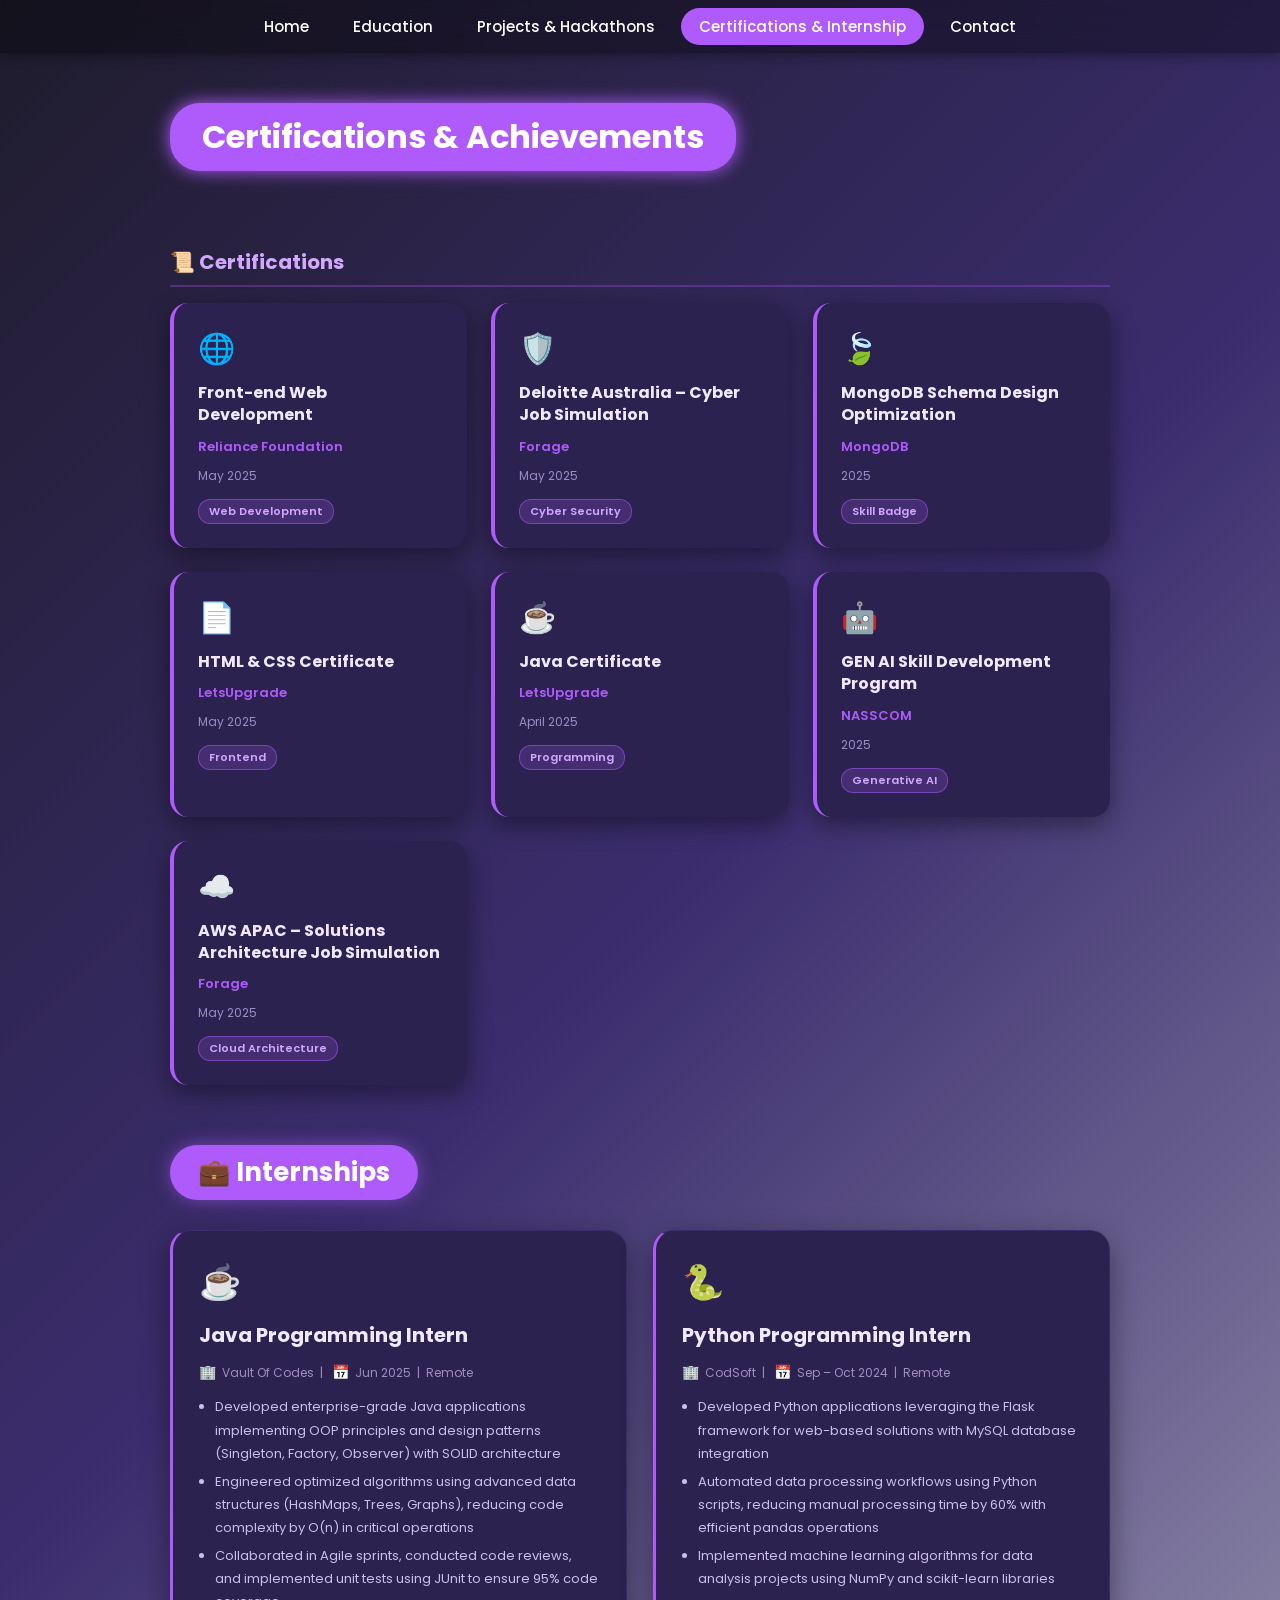
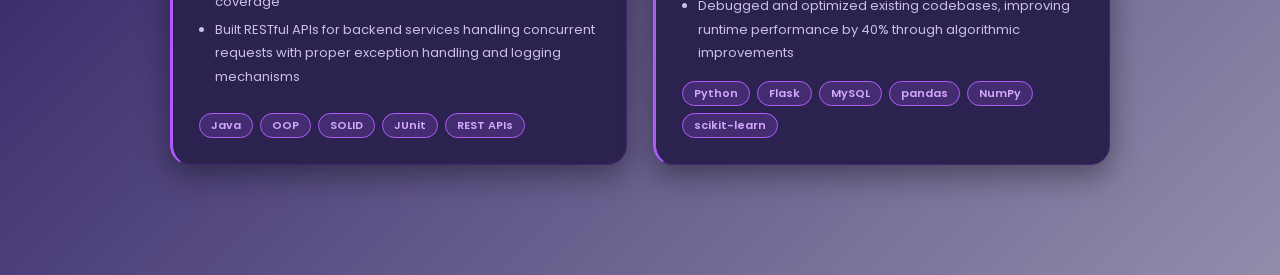
==== certifications.html @ 51ae0e76 "portfolio upload" ====
<!DOCTYPE html>
<html lang="en">
<head>
  <meta charset="UTF-8" />
  <meta name="viewport" content="width=device-width, initial-scale=1.0"/>
  <title>Certifications & Internship | Akshat Gupta</title>
  <link rel="stylesheet" href="css/nav.css" />
  <link rel="preconnect" href="https://fonts.googleapis.com" />
  <link href="https://fonts.googleapis.com/css2?family=Poppins:wght@400;600;700&display=swap" rel="stylesheet" />
  <style>
    * { box-sizing: border-box; margin: 0; padding: 0; }
    body {
      font-family: 'Poppins', sans-serif;
      background: linear-gradient(135deg, #1f1c2c 0%, #3b2d6e 50%, #928dab 100%);
      color: #fff;
      min-height: 100vh;
    }

    .container {
      max-width: 1000px;
      margin: 50px auto;
      padding: 0 30px 60px;
      animation: fadeInUp 0.8s ease-out forwards;
    }

    .page-title {
      font-size: 32px;
      font-weight: 700;
      background: #af5bfb;
      display: inline-block;
      padding: 10px 32px;
      border-radius: 30px;
      margin-bottom: 40px;
      box-shadow: 0 0 18px #af5bfb;
    }

    .cert-grid {
      display: grid;
      grid-template-columns: repeat(auto-fit, minmax(280px, 1fr));
      gap: 24px;
    }

    .cert-card {
      background: #2b2250;
      border-radius: 18px;
      padding: 24px;
      box-shadow: 0 8px 25px rgba(0,0,0,0.4);
      border-left: 4px solid #af5bfb;
      transition: transform 0.3s, box-shadow 0.3s;
      display: flex;
      flex-direction: column;
      gap: 10px;
    }
    .cert-card:hover {
      transform: translateY(-5px);
      box-shadow: 0 15px 35px rgba(175,91,251,0.2);
    }

    .cert-icon { font-size: 30px; }

    .cert-card h3 {
      font-size: 16px;
      font-weight: 700;
      color: #f1eaff;
      line-height: 1.4;
    }

    .cert-issuer {
      font-size: 13px;
      color: #af5bfb;
      font-weight: 600;
    }

    .cert-date {
      font-size: 12px;
      color: #9b8ec4;
    }

    .cert-badge {
      display: inline-block;
      background: rgba(175,91,251,0.2);
      border: 1px solid rgba(175,91,251,0.5);
      color: #d2a8ff;
      font-size: 11px;
      padding: 3px 10px;
      border-radius: 12px;
      font-weight: 600;
      margin-top: 4px;
      width: fit-content;
    }

    /* Section titles */
    .section-header {
      display: flex;
      align-items: center;
      gap: 16px;
      margin-bottom: 30px;
      margin-top: 60px;
    }
    .section-header:first-child { margin-top: 0; }
    .section-badge {
      font-size: 26px;
      font-weight: 700;
      background: #af5bfb;
      display: inline-block;
      padding: 8px 28px;
      border-radius: 30px;
      box-shadow: 0 0 18px #af5bfb88;
    }
    .section-line {
      flex: 1;
      height: 2px;
      background: linear-gradient(90deg, rgba(175,91,251,0.5), transparent);
      border-radius: 2px;
    }
    .section-label {
      font-size: 20px;
      font-weight: 700;
      color: #d2a8ff;
      margin: 36px 0 16px;
      padding-bottom: 8px;
      border-bottom: 2px solid rgba(175,91,251,0.3);
    }
    /* Grid */
    .cards-grid {
      display: grid;
      grid-template-columns: repeat(auto-fit, minmax(290px, 1fr));
      gap: 26px;
    }

    /* Cards */
    .card {
      background: #2b2250;
      border-radius: 20px;
      padding: 26px;
      box-shadow: 0 10px 30px rgba(0,0,0,0.4);
      border: 1px solid rgba(175,91,251,0.15);
      transition: transform 0.3s, box-shadow 0.3s;
      display: flex;
      flex-direction: column;
      gap: 12px;
    }
    .card:hover {
      transform: translateY(-6px);
      box-shadow: 0 18px 40px rgba(175,91,251,0.25);
    }

    .card-icon { font-size: 34px; }

    .card h2 {
      font-size: 20px;
      font-weight: 700;
      color: #f1eaff;
    }

    .card-meta {
      font-size: 12px;
      color: #a08dc0;
      display: flex;
      align-items: center;
      gap: 6px;
    }
    .card-meta span { font-size: 14px; }

    .card p {
      font-size: 13.5px;
      line-height: 1.75;
      color: #c9bfea;
      flex: 1;
    }
    .card ul {
      padding-left: 16px;
      font-size: 13px;
      line-height: 1.8;
      color: #c9bfea;
      flex: 1;
    }
    .card ul li { margin-bottom: 4px; }

    .tech-tags {
      display: flex;
      flex-wrap: wrap;
      gap: 7px;
    }
    .tag {
      background: rgba(175,91,251,0.18);
      border: 1px solid #af5bfb;
      color: #d2a8ff;
      font-size: 11px;
      padding: 3px 11px;
      border-radius: 20px;
      font-weight: 600;
    }

    .card-links {
      display: flex;
      flex-wrap: wrap;
      gap: 10px;
      margin-top: 4px;
    }
    .card-link {
      display: inline-flex;
      align-items: center;
      gap: 5px;
      color: #af5bfb;
      text-decoration: none;
      font-size: 13px;
      font-weight: 600;
      padding: 5px 14px;
      border-radius: 20px;
      border: 1px solid rgba(175,91,251,0.35);
      transition: background 0.3s, color 0.3s;
    }
    .card-link:hover {
      background: #af5bfb;
      color: #fff;
    }

    /* Internship card accent */
    .internship-card {
      border-left: 3px solid #af5bfb;
    }


    @keyframes fadeInUp {
      from { opacity: 0; transform: translateY(30px); }
      to   { opacity: 1; transform: translateY(0); }
    }

    @media (max-width: 600px) {
      .container { padding: 0 16px 60px; }
      .page-title { font-size: 24px; padding: 10px 22px; }
      .section-badge { font-size: 20px; padding: 8px 18px; }
    }
  </style>
</head>
<body>
  <nav class="top-nav">
    <ul>
      <li><a href="index.html">Home</a></li>
      <li><a href="education.html">Education</a></li>
      <li><a href="projects.html">Projects & Hackathons</a></li>
      <li><a href="certifications.html" class="active">Certifications & Internship</a></li>
      <li><a href="contact.html">Contact</a></li>
    </ul>
  </nav>

  <div class="container">
    <div class="page-title">Certifications & Achievements</div>

    <div class="section-label">📜 Certifications</div>
    <div class="cert-grid">
      
      <div class="cert-card">
        <div class="cert-icon">🌐</div>
        <h3>Front-end Web Development</h3>
        <div class="cert-issuer">Reliance Foundation</div>
        <div class="cert-date">May 2025</div>
        <div class="cert-badge">Web Development</div>
      </div>
      
      <div class="cert-card">
        <div class="cert-icon">🛡️</div>
        <h3>Deloitte Australia – Cyber Job Simulation</h3>
        <div class="cert-issuer">Forage</div>
        <div class="cert-date">May 2025</div>
        <div class="cert-badge">Cyber Security</div>
      </div>
      
      <div class="cert-card">
        <div class="cert-icon">🍃</div>
        <h3>MongoDB Schema Design Optimization</h3>
        <div class="cert-issuer">MongoDB</div>
        <div class="cert-date">2025</div>
        <div class="cert-badge">Skill Badge</div>
      </div>
      
      
      <div class="cert-card">
        <div class="cert-icon">📄</div>
        <h3>HTML & CSS Certificate</h3>
        <div class="cert-issuer">LetsUpgrade</div>
        <div class="cert-date">May 2025</div>
        <div class="cert-badge">Frontend</div>
      </div>
      
      <div class="cert-card">
        <div class="cert-icon">☕</div>
        <h3>Java Certificate</h3>
        <div class="cert-issuer">LetsUpgrade</div>
        <div class="cert-date">April 2025</div>
        <div class="cert-badge">Programming</div>
      </div>
      
      
      <div class="cert-card">
        <div class="cert-icon">🤖</div>
        <h3>GEN AI Skill Development Program</h3>
        <div class="cert-issuer">NASSCOM</div>
        <div class="cert-date">2025</div>
        <div class="cert-badge">Generative AI</div>
      </div>
      
      <div class="cert-card">
        <div class="cert-icon">☁️</div>
        <h3>AWS APAC – Solutions Architecture Job Simulation</h3>
        <div class="cert-issuer">Forage</div>
        <div class="cert-date">May 2025</div>
        <div class="cert-badge">Cloud Architecture</div>
      </div>
    </div>

    <!-- ===== INTERNSHIPS ===== -->
    <div class="section-header">
      <div class="section-badge">💼 Internships</div>
      <!-- <div class="section-line"></div> -->
    </div>

    <div class="cards-grid">

      <div class="card internship-card">
        <div class="card-icon">☕</div>
        <h2>Java Programming Intern</h2>
        <div class="card-meta"><span>🏢</span> Vault Of Codes &nbsp;|&nbsp; <span>📅</span> Jun 2025 &nbsp;|&nbsp; Remote</div>
        <ul>
          <li>Developed enterprise-grade Java applications implementing OOP principles and design patterns (Singleton, Factory, Observer) with SOLID architecture</li>
          <li>Engineered optimized algorithms using advanced data structures (HashMaps, Trees, Graphs), reducing code complexity by O(n) in critical operations</li>
          <li>Collaborated in Agile sprints, conducted code reviews, and implemented unit tests using JUnit to ensure 95% code coverage</li>
          <li>Built RESTful APIs for backend services handling concurrent requests with proper exception handling and logging mechanisms</li>
        </ul>
        <div class="tech-tags">
          <span class="tag">Java</span>
          <span class="tag">OOP</span>
          <span class="tag">SOLID</span>
          <span class="tag">JUnit</span>
          <span class="tag">REST APIs</span>
        </div>
      </div>

      <div class="card internship-card">
        <div class="card-icon">🐍</div>
        <h2>Python Programming Intern</h2>
        <div class="card-meta"><span>🏢</span> CodSoft &nbsp;|&nbsp; <span>📅</span> Sep – Oct 2024 &nbsp;|&nbsp; Remote</div>
        <ul>
          <li>Developed Python applications leveraging the Flask framework for web-based solutions with MySQL database integration</li>
          <li>Automated data processing workflows using Python scripts, reducing manual processing time by 60% with efficient pandas operations</li>
          <li>Implemented machine learning algorithms for data analysis projects using NumPy and scikit-learn libraries</li>
          <li>Debugged and optimized existing codebases, improving runtime performance by 40% through algorithmic improvements</li>
        </ul>
        <div class="tech-tags">
          <span class="tag">Python</span>
          <span class="tag">Flask</span>
          <span class="tag">MySQL</span>
          <span class="tag">pandas</span>
          <span class="tag">NumPy</span>
          <span class="tag">scikit-learn</span>
        </div>
      </div>

    </div>
  </div>
</body>
</html>
---- css/nav.css ----
/* === Navigation === */
.top-nav {
  background: rgba(0, 0, 0, 0.35);
  backdrop-filter: blur(12px);
  padding: 14px 0;
  position: sticky;
  top: 0;
  z-index: 1000;
  box-shadow: 0 2px 12px rgba(0, 0, 0, 0.4);
}
.top-nav ul {
  list-style: none;
  display: flex;
  justify-content: center;
  gap: 8px;
  flex-wrap: wrap;
  margin: 0;
  padding: 0;
}
.top-nav a {
  color: #fff;
  text-decoration: none;
  font-weight: 500;
  font-size: 15px;
  padding: 8px 18px;
  border-radius: 20px;
  transition: background 0.3s, color 0.3s;
}
.top-nav a:hover, .top-nav a.active {
  background: #af5bfb;
  color: #fff;
}
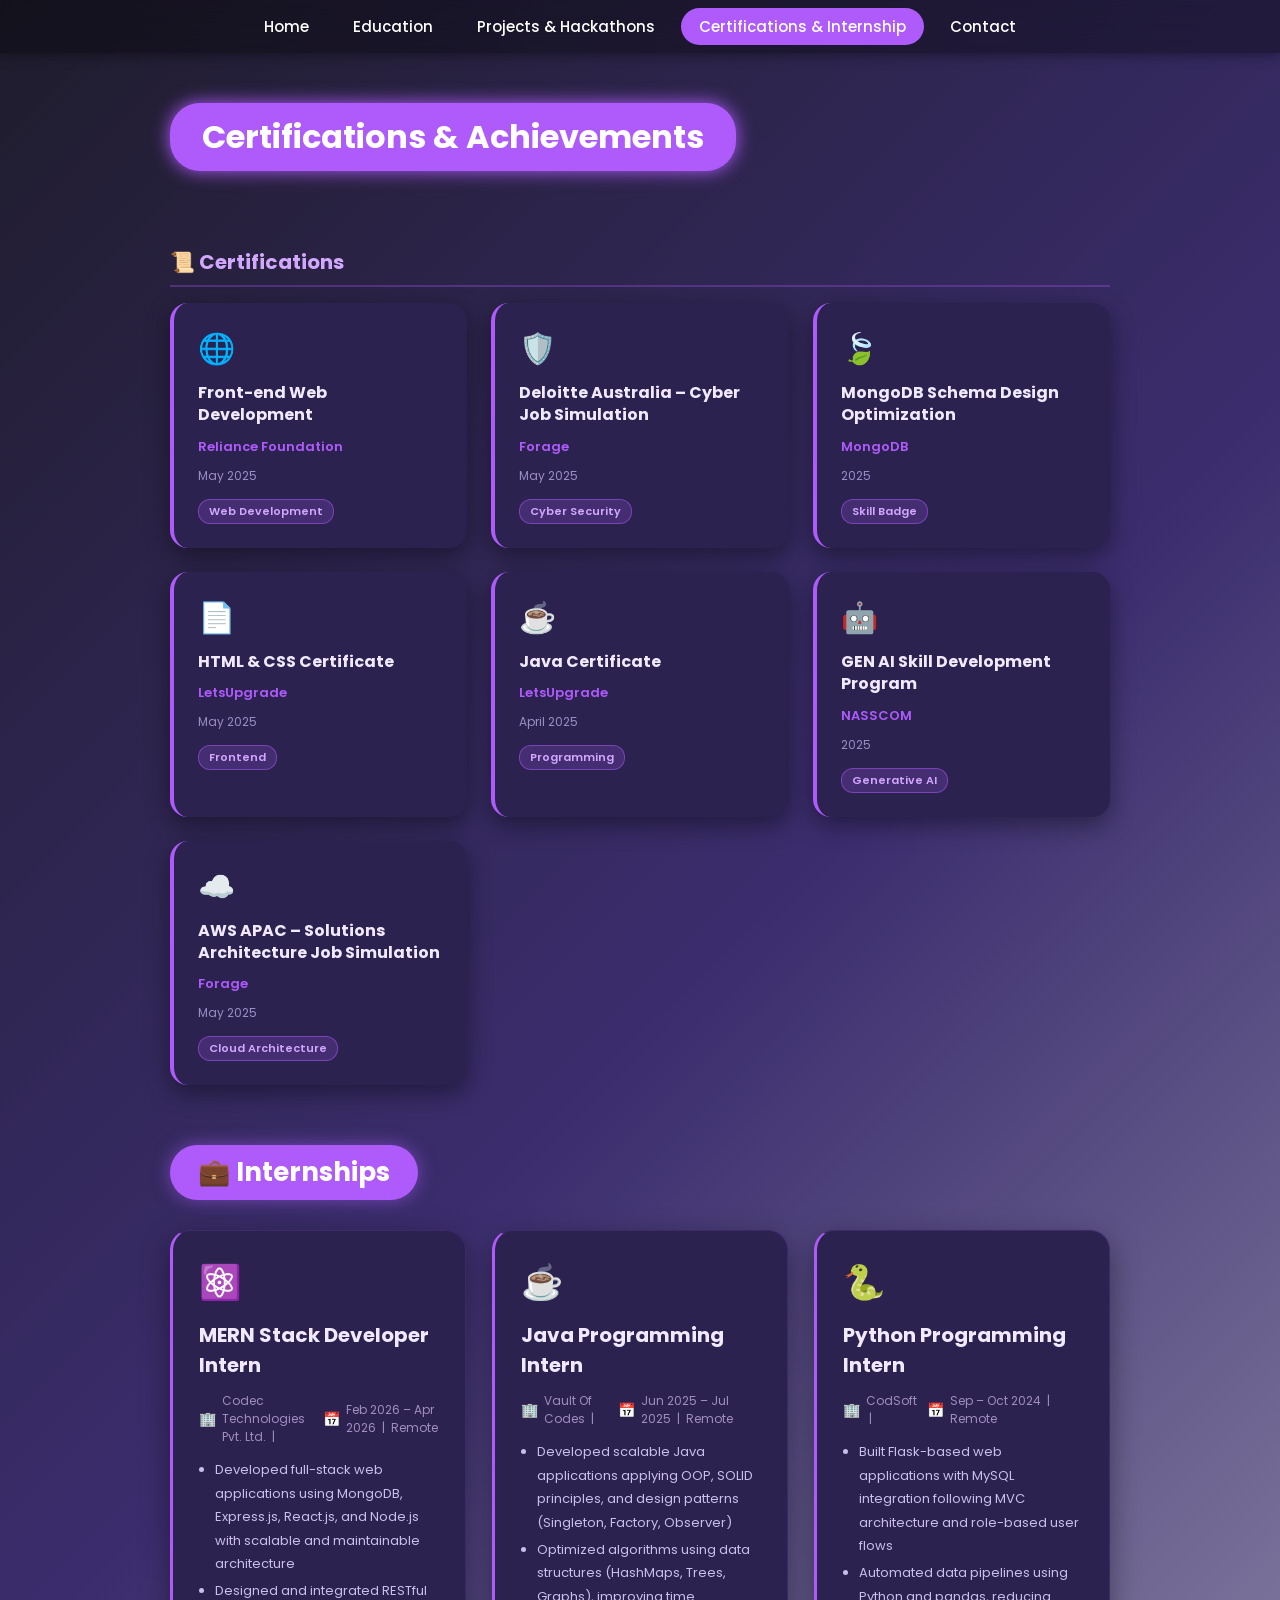
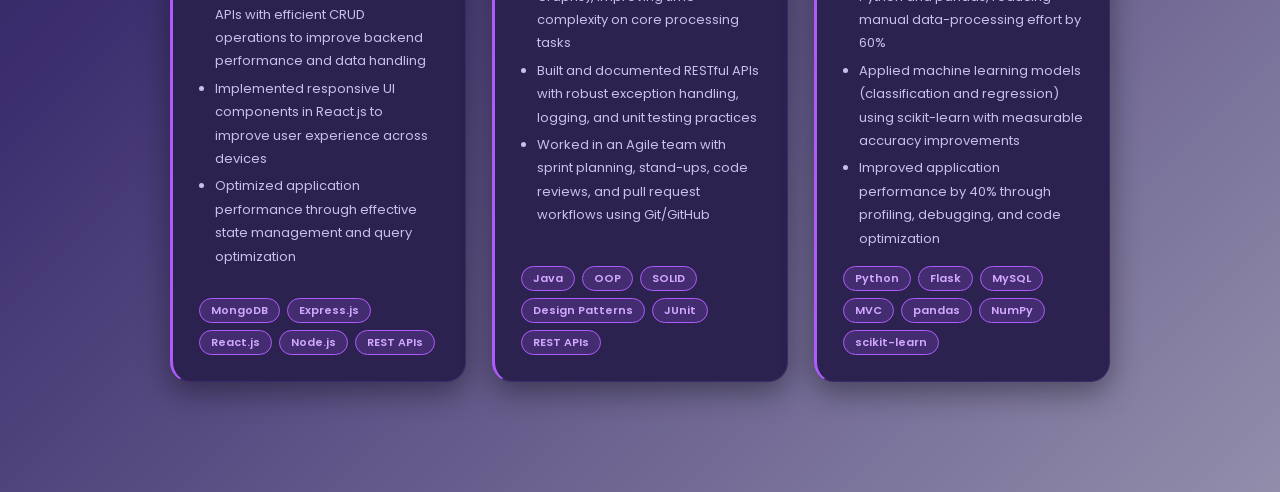
==== commit fdba1013: "Update certifications.html" ====
--- a/certifications.html
+++ b/certifications.html
@@ -319,19 +319,39 @@
     <div class="cards-grid">
 
       <div class="card internship-card">
+        <div class="card-icon">⚛️</div>
+        <h2>MERN Stack Developer Intern</h2>
+        <div class="card-meta"><span>🏢</span> Codec Technologies Pvt. Ltd. &nbsp;|&nbsp; <span>📅</span> Feb 2026 – Apr 2026 &nbsp;|&nbsp; Remote</div>
+        <ul>
+          <li>Developed full-stack web applications using MongoDB, Express.js, React.js, and Node.js with scalable and maintainable architecture</li>
+          <li>Designed and integrated RESTful APIs with efficient CRUD operations to improve backend performance and data handling</li>
+          <li>Implemented responsive UI components in React.js to improve user experience across devices</li>
+          <li>Optimized application performance through effective state management and query optimization</li>
+        </ul>
+        <div class="tech-tags">
+          <span class="tag">MongoDB</span>
+          <span class="tag">Express.js</span>
+          <span class="tag">React.js</span>
+          <span class="tag">Node.js</span>
+          <span class="tag">REST APIs</span>
+        </div>
+      </div>
+
+      <div class="card internship-card">
         <div class="card-icon">☕</div>
         <h2>Java Programming Intern</h2>
-        <div class="card-meta"><span>🏢</span> Vault Of Codes &nbsp;|&nbsp; <span>📅</span> Jun 2025 &nbsp;|&nbsp; Remote</div>
+        <div class="card-meta"><span>🏢</span> Vault Of Codes &nbsp;|&nbsp; <span>📅</span> Jun 2025 – Jul 2025 &nbsp;|&nbsp; Remote</div>
         <ul>
-          <li>Developed enterprise-grade Java applications implementing OOP principles and design patterns (Singleton, Factory, Observer) with SOLID architecture</li>
-          <li>Engineered optimized algorithms using advanced data structures (HashMaps, Trees, Graphs), reducing code complexity by O(n) in critical operations</li>
-          <li>Collaborated in Agile sprints, conducted code reviews, and implemented unit tests using JUnit to ensure 95% code coverage</li>
-          <li>Built RESTful APIs for backend services handling concurrent requests with proper exception handling and logging mechanisms</li>
+          <li>Developed scalable Java applications applying OOP, SOLID principles, and design patterns (Singleton, Factory, Observer)</li>
+          <li>Optimized algorithms using data structures (HashMaps, Trees, Graphs), improving time complexity on core processing tasks</li>
+          <li>Built and documented RESTful APIs with robust exception handling, logging, and unit testing practices</li>
+          <li>Worked in an Agile team with sprint planning, stand-ups, code reviews, and pull request workflows using Git/GitHub</li>
         </ul>
         <div class="tech-tags">
           <span class="tag">Java</span>
           <span class="tag">OOP</span>
           <span class="tag">SOLID</span>
+          <span class="tag">Design Patterns</span>
           <span class="tag">JUnit</span>
           <span class="tag">REST APIs</span>
         </div>
@@ -342,15 +362,16 @@
         <h2>Python Programming Intern</h2>
         <div class="card-meta"><span>🏢</span> CodSoft &nbsp;|&nbsp; <span>📅</span> Sep – Oct 2024 &nbsp;|&nbsp; Remote</div>
         <ul>
-          <li>Developed Python applications leveraging the Flask framework for web-based solutions with MySQL database integration</li>
-          <li>Automated data processing workflows using Python scripts, reducing manual processing time by 60% with efficient pandas operations</li>
-          <li>Implemented machine learning algorithms for data analysis projects using NumPy and scikit-learn libraries</li>
-          <li>Debugged and optimized existing codebases, improving runtime performance by 40% through algorithmic improvements</li>
+          <li>Built Flask-based web applications with MySQL integration following MVC architecture and role-based user flows</li>
+          <li>Automated data pipelines using Python and pandas, reducing manual data-processing effort by 60%</li>
+          <li>Applied machine learning models (classification and regression) using scikit-learn with measurable accuracy improvements</li>
+          <li>Improved application performance by 40% through profiling, debugging, and code optimization</li>
         </ul>
         <div class="tech-tags">
           <span class="tag">Python</span>
           <span class="tag">Flask</span>
           <span class="tag">MySQL</span>
+          <span class="tag">MVC</span>
           <span class="tag">pandas</span>
           <span class="tag">NumPy</span>
           <span class="tag">scikit-learn</span>
